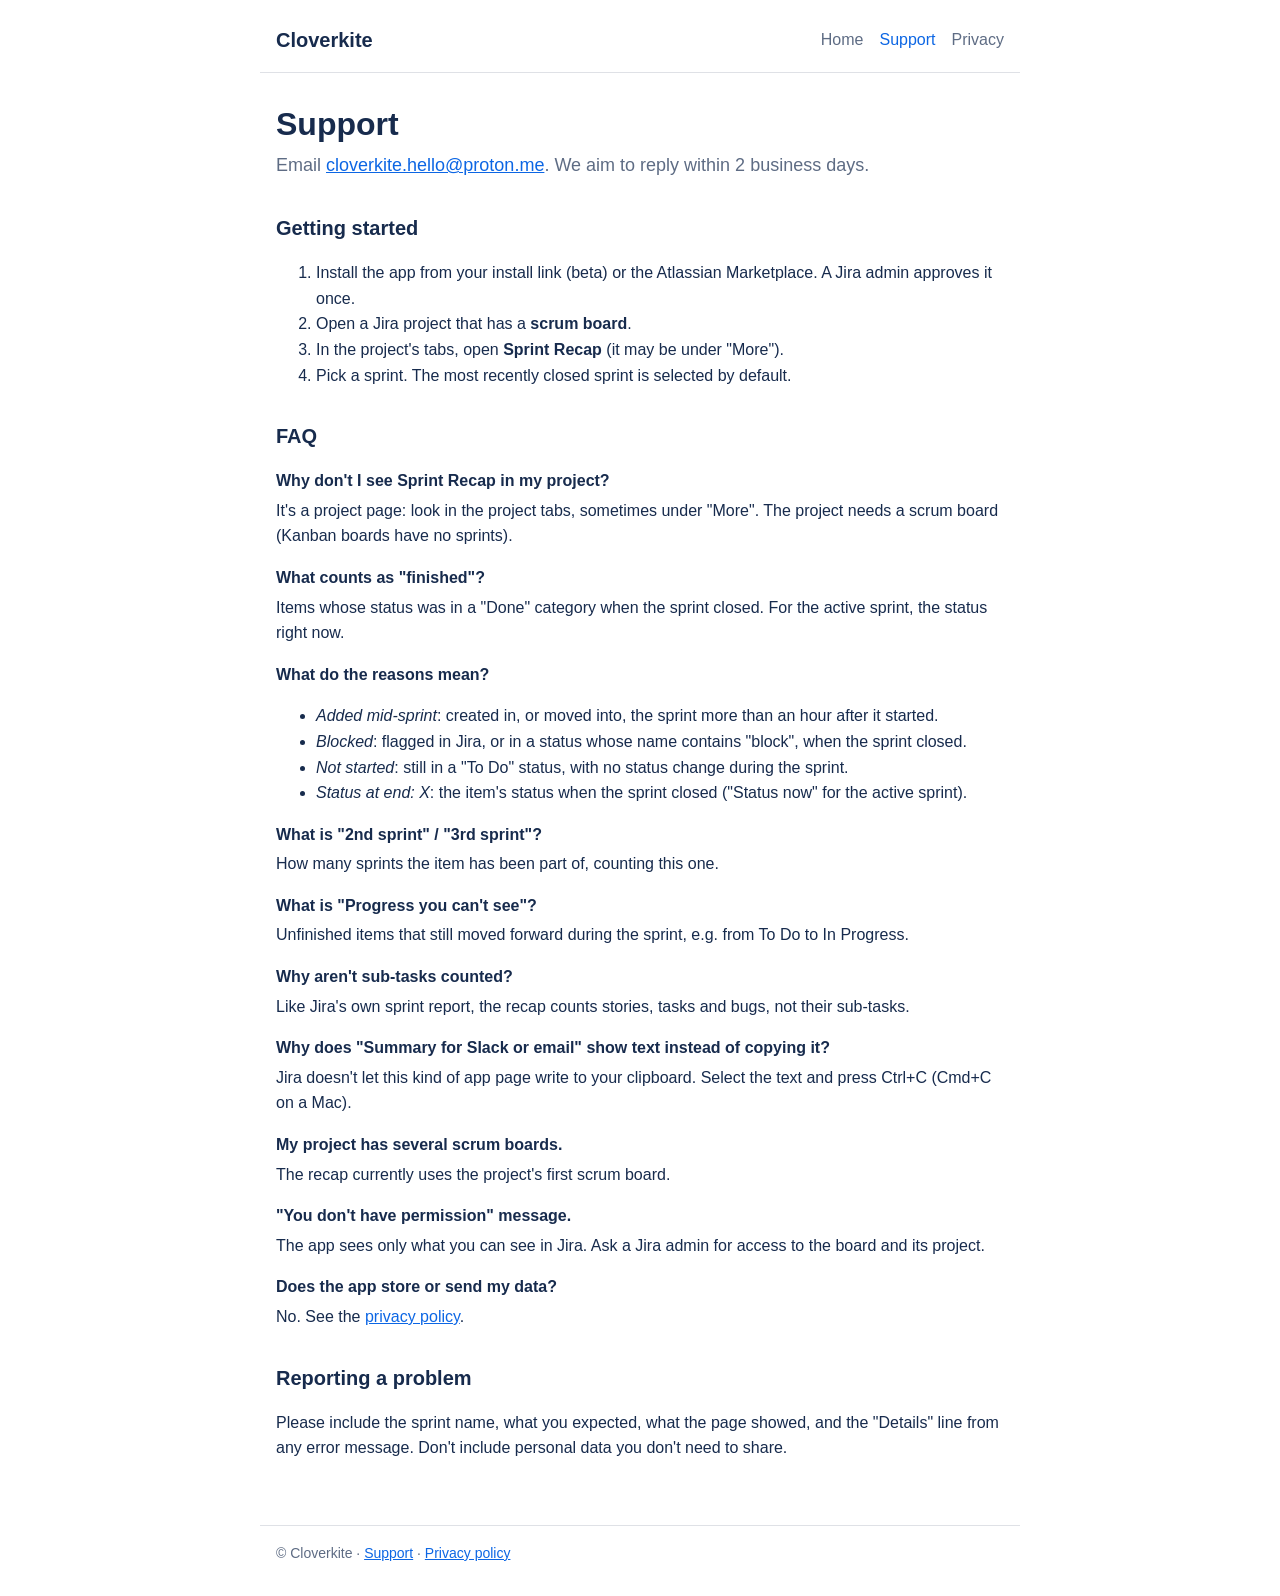
==== support.html @ d7fad00f "Move pages to top level" ====
<!doctype html>
<html lang="en">
<head>
  <meta charset="utf-8">
  <meta name="viewport" content="width=device-width, initial-scale=1">
  <title>Support · Cloverkite</title>
  <meta name="description" content="Help and contact for Sprint Recap, a Jira Cloud app by Cloverkite.">
  <link rel="stylesheet" href="style.css">
</head>
<body>
  <header>
    <a class="brand" href="./">Cloverkite</a>
    <nav><a href="./">Home</a><a href="support.html" aria-current="page">Support</a><a href="privacy.html">Privacy</a></nav>
  </header>
  <main>
    <h1>Support</h1>
    <p class="lead">Email <a href="mailto:cloverkite.hello@proton.me">cloverkite.hello@proton.me</a>. We aim to reply within 2 business days.</p>

    <h2>Getting started</h2>
    <ol>
      <li>Install the app from your install link (beta) or the Atlassian Marketplace. A Jira admin approves it once.</li>
      <li>Open a Jira project that has a <strong>scrum board</strong>.</li>
      <li>In the project's tabs, open <strong>Sprint Recap</strong> (it may be under "More").</li>
      <li>Pick a sprint. The most recently closed sprint is selected by default.</li>
    </ol>

    <h2>FAQ</h2>
    <dl>
      <dt>Why don't I see Sprint Recap in my project?</dt>
      <dd>It's a project page: look in the project tabs, sometimes under "More". The project needs a scrum board (Kanban boards have no sprints).</dd>

      <dt>What counts as "finished"?</dt>
      <dd>Items whose status was in a "Done" category when the sprint closed. For the active sprint, the status right now.</dd>

      <dt>What do the reasons mean?</dt>
      <dd>
        <ul>
          <li><em>Added mid-sprint</em>: created in, or moved into, the sprint more than an hour after it started.</li>
          <li><em>Blocked</em>: flagged in Jira, or in a status whose name contains "block", when the sprint closed.</li>
          <li><em>Not started</em>: still in a "To Do" status, with no status change during the sprint.</li>
          <li><em>Status at end: X</em>: the item's status when the sprint closed ("Status now" for the active sprint).</li>
        </ul>
      </dd>

      <dt>What is "2nd sprint" / "3rd sprint"?</dt>
      <dd>How many sprints the item has been part of, counting this one.</dd>

      <dt>What is "Progress you can't see"?</dt>
      <dd>Unfinished items that still moved forward during the sprint, e.g. from To Do to In Progress.</dd>

      <dt>Why aren't sub-tasks counted?</dt>
      <dd>Like Jira's own sprint report, the recap counts stories, tasks and bugs, not their sub-tasks.</dd>

      <dt>Why does "Summary for Slack or email" show text instead of copying it?</dt>
      <dd>Jira doesn't let this kind of app page write to your clipboard. Select the text and press Ctrl+C (Cmd+C on a Mac).</dd>

      <dt>My project has several scrum boards.</dt>
      <dd>The recap currently uses the project's first scrum board.</dd>

      <dt>"You don't have permission" message.</dt>
      <dd>The app sees only what you can see in Jira. Ask a Jira admin for access to the board and its project.</dd>

      <dt>Does the app store or send my data?</dt>
      <dd>No. See the <a href="privacy.html">privacy policy</a>.</dd>
    </dl>

    <h2>Reporting a problem</h2>
    <p>Please include the sprint name, what you expected, what the page showed, and the "Details" line from any error message. Don't include personal data you don't need to share.</p>
  </main>
  <footer>© Cloverkite · <a href="support.html">Support</a> · <a href="privacy.html">Privacy policy</a></footer>
</body>
</html>
---- style.css ----
:root {
  --bg: #ffffff;
  --text: #172b4d;
  --muted: #5e6c84;
  --accent: #0c66e4;
  --line: #dfe1e6;
  --card: #f7f8f9;
}
@media (prefers-color-scheme: dark) {
  :root {
    --bg: #1d2125;
    --text: #dee4ea;
    --muted: #9fadbc;
    --accent: #579dff;
    --line: #38414a;
    --card: #22272b;
  }
}
* { box-sizing: border-box; }
body {
  margin: 0;
  background: var(--bg);
  color: var(--text);
  font: 16px/1.6 -apple-system, BlinkMacSystemFont, "Segoe UI", Roboto, Helvetica, Arial, sans-serif;
}
header, main, footer { max-width: 760px; margin: 0 auto; padding: 0 16px; }
header { display: flex; align-items: center; justify-content: space-between; gap: 16px; padding-top: 24px; padding-bottom: 16px; border-bottom: 1px solid var(--line); flex-wrap: wrap; }
.brand { font-weight: 700; font-size: 20px; color: var(--text); text-decoration: none; }
nav a { margin-left: 16px; color: var(--muted); text-decoration: none; }
nav a:first-child { margin-left: 0; }
nav a:hover, nav a[aria-current="page"] { color: var(--accent); }
main { padding-top: 32px; padding-bottom: 48px; }
h1 { font-size: 32px; line-height: 1.2; margin: 0 0 8px; }
h2 { font-size: 20px; margin: 32px 0 8px; }
.lead { font-size: 18px; color: var(--muted); margin-top: 0; }
.meta { color: var(--muted); font-size: 14px; }
a { color: var(--accent); }
code { background: var(--card); padding: 1px 6px; border-radius: 4px; font-size: 14px; }
.card { background: var(--card); border: 1px solid var(--line); border-radius: 8px; padding: 16px 20px; margin: 16px 0; }
dt { font-weight: 600; margin-top: 16px; }
dd { margin: 4px 0 0; }
footer { padding-top: 16px; padding-bottom: 32px; border-top: 1px solid var(--line); color: var(--muted); font-size: 14px; }
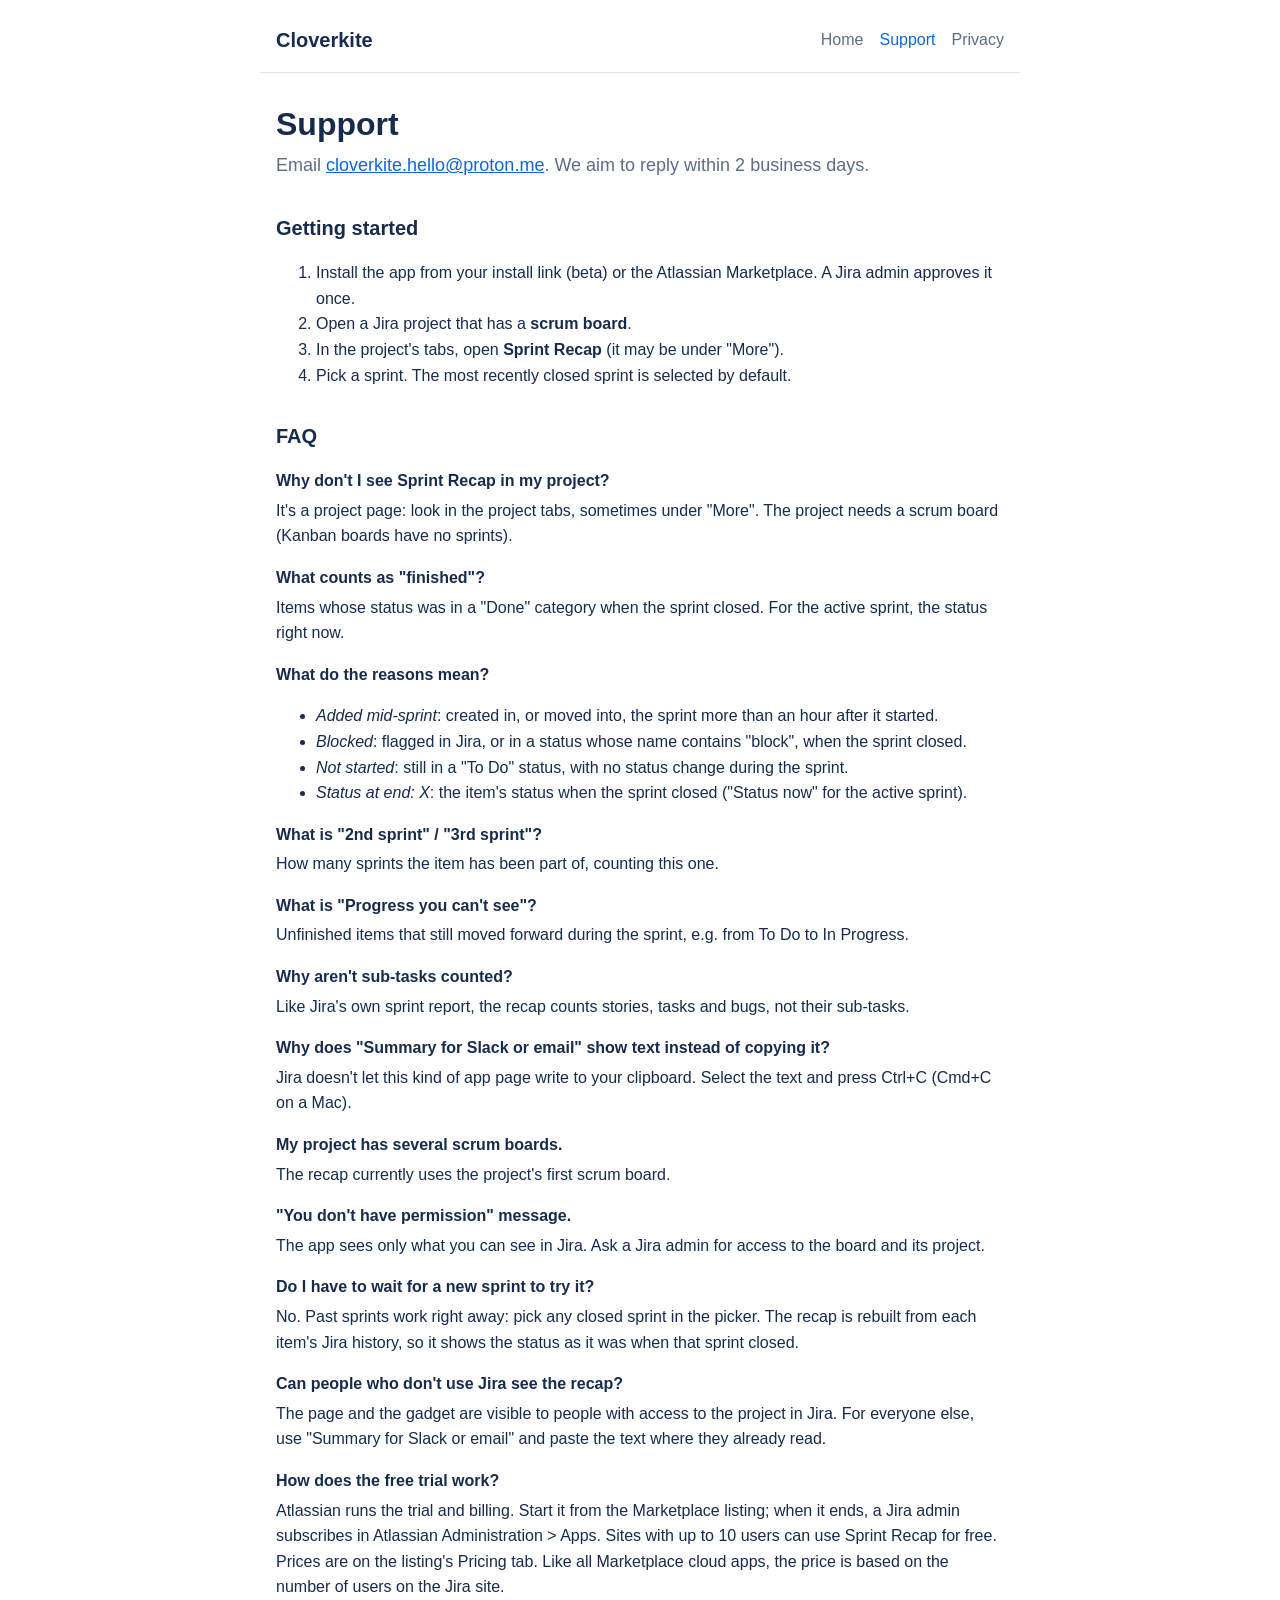
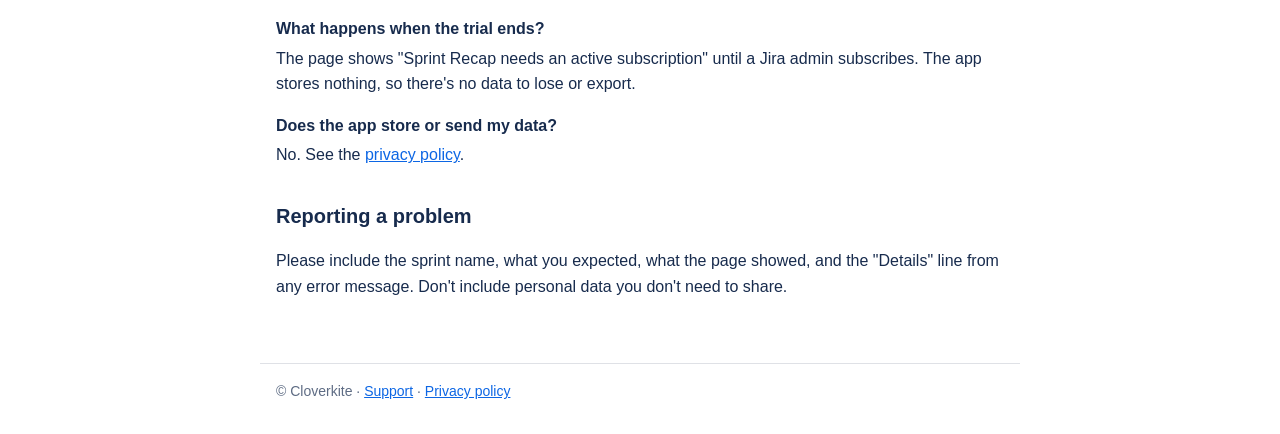
==== commit bc6a1147: "Support: trial questions" ====
--- a/support.html
+++ b/support.html
@@ -1,72 +1,84 @@
-<!doctype html>
-<html lang="en">
-<head>
-  <meta charset="utf-8">
-  <meta name="viewport" content="width=device-width, initial-scale=1">
-  <title>Support · Cloverkite</title>
-  <meta name="description" content="Help and contact for Sprint Recap, a Jira Cloud app by Cloverkite.">
-  <link rel="stylesheet" href="style.css">
-</head>
-<body>
-  <header>
-    <a class="brand" href="./">Cloverkite</a>
-    <nav><a href="./">Home</a><a href="support.html" aria-current="page">Support</a><a href="privacy.html">Privacy</a></nav>
-  </header>
-  <main>
-    <h1>Support</h1>
-    <p class="lead">Email <a href="mailto:cloverkite.hello@proton.me">cloverkite.hello@proton.me</a>. We aim to reply within 2 business days.</p>
-
-    <h2>Getting started</h2>
-    <ol>
-      <li>Install the app from your install link (beta) or the Atlassian Marketplace. A Jira admin approves it once.</li>
-      <li>Open a Jira project that has a <strong>scrum board</strong>.</li>
-      <li>In the project's tabs, open <strong>Sprint Recap</strong> (it may be under "More").</li>
-      <li>Pick a sprint. The most recently closed sprint is selected by default.</li>
-    </ol>
-
-    <h2>FAQ</h2>
-    <dl>
-      <dt>Why don't I see Sprint Recap in my project?</dt>
-      <dd>It's a project page: look in the project tabs, sometimes under "More". The project needs a scrum board (Kanban boards have no sprints).</dd>
-
-      <dt>What counts as "finished"?</dt>
-      <dd>Items whose status was in a "Done" category when the sprint closed. For the active sprint, the status right now.</dd>
-
-      <dt>What do the reasons mean?</dt>
-      <dd>
-        <ul>
-          <li><em>Added mid-sprint</em>: created in, or moved into, the sprint more than an hour after it started.</li>
-          <li><em>Blocked</em>: flagged in Jira, or in a status whose name contains "block", when the sprint closed.</li>
-          <li><em>Not started</em>: still in a "To Do" status, with no status change during the sprint.</li>
-          <li><em>Status at end: X</em>: the item's status when the sprint closed ("Status now" for the active sprint).</li>
-        </ul>
-      </dd>
-
-      <dt>What is "2nd sprint" / "3rd sprint"?</dt>
-      <dd>How many sprints the item has been part of, counting this one.</dd>
-
-      <dt>What is "Progress you can't see"?</dt>
-      <dd>Unfinished items that still moved forward during the sprint, e.g. from To Do to In Progress.</dd>
-
-      <dt>Why aren't sub-tasks counted?</dt>
-      <dd>Like Jira's own sprint report, the recap counts stories, tasks and bugs, not their sub-tasks.</dd>
-
-      <dt>Why does "Summary for Slack or email" show text instead of copying it?</dt>
-      <dd>Jira doesn't let this kind of app page write to your clipboard. Select the text and press Ctrl+C (Cmd+C on a Mac).</dd>
-
-      <dt>My project has several scrum boards.</dt>
-      <dd>The recap currently uses the project's first scrum board.</dd>
-
-      <dt>"You don't have permission" message.</dt>
-      <dd>The app sees only what you can see in Jira. Ask a Jira admin for access to the board and its project.</dd>
-
-      <dt>Does the app store or send my data?</dt>
-      <dd>No. See the <a href="privacy.html">privacy policy</a>.</dd>
-    </dl>
-
-    <h2>Reporting a problem</h2>
-    <p>Please include the sprint name, what you expected, what the page showed, and the "Details" line from any error message. Don't include personal data you don't need to share.</p>
-  </main>
-  <footer>© Cloverkite · <a href="support.html">Support</a> · <a href="privacy.html">Privacy policy</a></footer>
-</body>
-</html>
+<!doctype html>
+<html lang="en">
+<head>
+  <meta charset="utf-8">
+  <meta name="viewport" content="width=device-width, initial-scale=1">
+  <title>Support · Cloverkite</title>
+  <meta name="description" content="Help and contact for Sprint Recap, a Jira Cloud app by Cloverkite.">
+  <link rel="stylesheet" href="style.css">
+</head>
+<body>
+  <header>
+    <a class="brand" href="./">Cloverkite</a>
+    <nav><a href="./">Home</a><a href="support.html" aria-current="page">Support</a><a href="privacy.html">Privacy</a></nav>
+  </header>
+  <main>
+    <h1>Support</h1>
+    <p class="lead">Email <a href="mailto:cloverkite.hello@proton.me">cloverkite.hello@proton.me</a>. We aim to reply within 2 business days.</p>
+
+    <h2>Getting started</h2>
+    <ol>
+      <li>Install the app from your install link (beta) or the Atlassian Marketplace. A Jira admin approves it once.</li>
+      <li>Open a Jira project that has a <strong>scrum board</strong>.</li>
+      <li>In the project's tabs, open <strong>Sprint Recap</strong> (it may be under "More").</li>
+      <li>Pick a sprint. The most recently closed sprint is selected by default.</li>
+    </ol>
+
+    <h2>FAQ</h2>
+    <dl>
+      <dt>Why don't I see Sprint Recap in my project?</dt>
+      <dd>It's a project page: look in the project tabs, sometimes under "More". The project needs a scrum board (Kanban boards have no sprints).</dd>
+
+      <dt>What counts as "finished"?</dt>
+      <dd>Items whose status was in a "Done" category when the sprint closed. For the active sprint, the status right now.</dd>
+
+      <dt>What do the reasons mean?</dt>
+      <dd>
+        <ul>
+          <li><em>Added mid-sprint</em>: created in, or moved into, the sprint more than an hour after it started.</li>
+          <li><em>Blocked</em>: flagged in Jira, or in a status whose name contains "block", when the sprint closed.</li>
+          <li><em>Not started</em>: still in a "To Do" status, with no status change during the sprint.</li>
+          <li><em>Status at end: X</em>: the item's status when the sprint closed ("Status now" for the active sprint).</li>
+        </ul>
+      </dd>
+
+      <dt>What is "2nd sprint" / "3rd sprint"?</dt>
+      <dd>How many sprints the item has been part of, counting this one.</dd>
+
+      <dt>What is "Progress you can't see"?</dt>
+      <dd>Unfinished items that still moved forward during the sprint, e.g. from To Do to In Progress.</dd>
+
+      <dt>Why aren't sub-tasks counted?</dt>
+      <dd>Like Jira's own sprint report, the recap counts stories, tasks and bugs, not their sub-tasks.</dd>
+
+      <dt>Why does "Summary for Slack or email" show text instead of copying it?</dt>
+      <dd>Jira doesn't let this kind of app page write to your clipboard. Select the text and press Ctrl+C (Cmd+C on a Mac).</dd>
+
+      <dt>My project has several scrum boards.</dt>
+      <dd>The recap currently uses the project's first scrum board.</dd>
+
+      <dt>"You don't have permission" message.</dt>
+      <dd>The app sees only what you can see in Jira. Ask a Jira admin for access to the board and its project.</dd>
+
+      <dt>Do I have to wait for a new sprint to try it?</dt>
+      <dd>No. Past sprints work right away: pick any closed sprint in the picker. The recap is rebuilt from each item's Jira history, so it shows the status as it was when that sprint closed.</dd>
+
+      <dt>Can people who don't use Jira see the recap?</dt>
+      <dd>The page and the gadget are visible to people with access to the project in Jira. For everyone else, use "Summary for Slack or email" and paste the text where they already read.</dd>
+
+      <dt>How does the free trial work?</dt>
+      <dd>Atlassian runs the trial and billing. Start it from the Marketplace listing; when it ends, a Jira admin subscribes in Atlassian Administration &gt; Apps. Sites with up to 10 users can use Sprint Recap for free. Prices are on the listing's Pricing tab. Like all Marketplace cloud apps, the price is based on the number of users on the Jira site.</dd>
+
+      <dt>What happens when the trial ends?</dt>
+      <dd>The page shows "Sprint Recap needs an active subscription" until a Jira admin subscribes. The app stores nothing, so there's no data to lose or export.</dd>
+
+      <dt>Does the app store or send my data?</dt>
+      <dd>No. See the <a href="privacy.html">privacy policy</a>.</dd>
+    </dl>
+
+    <h2>Reporting a problem</h2>
+    <p>Please include the sprint name, what you expected, what the page showed, and the "Details" line from any error message. Don't include personal data you don't need to share.</p>
+  </main>
+  <footer>© Cloverkite · <a href="support.html">Support</a> · <a href="privacy.html">Privacy policy</a></footer>
+</body>
+</html>
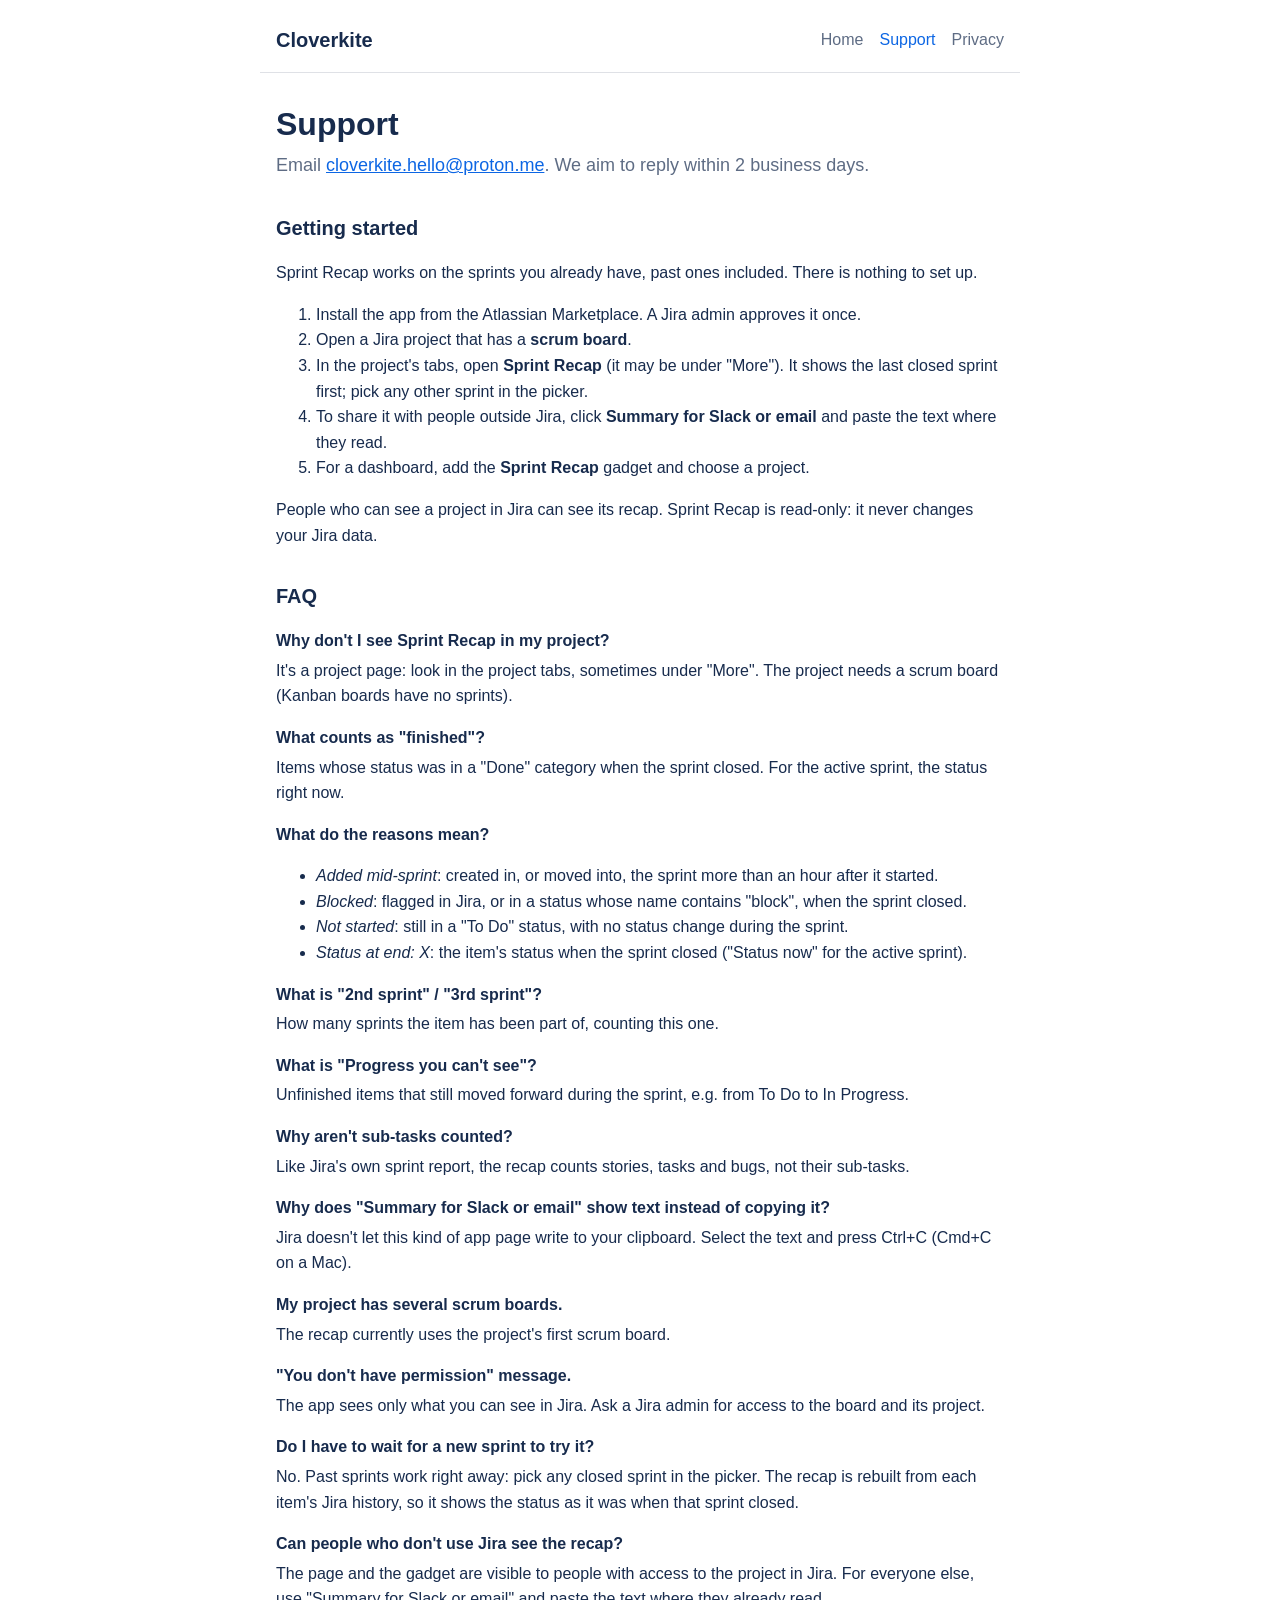
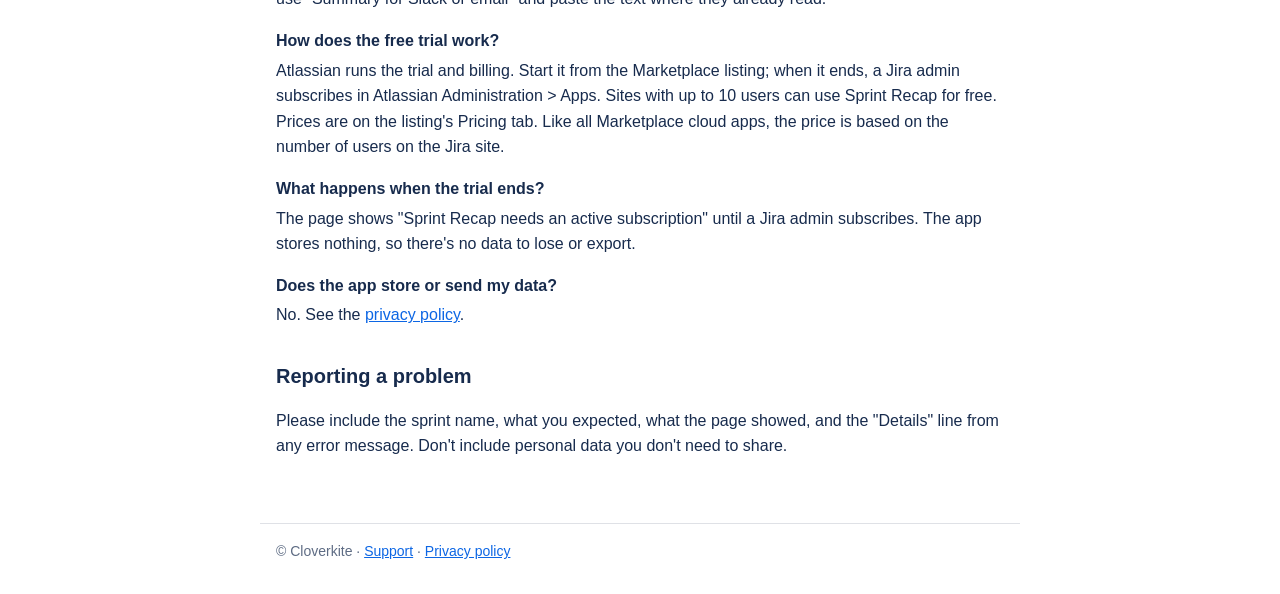
==== commit dcaa6c15: "Support page: update Getting started Matches the in-app Get started page; removes the old beta insta" ====
--- a/support.html
+++ b/support.html
@@ -17,12 +17,15 @@
     <p class="lead">Email <a href="mailto:cloverkite.hello@proton.me">cloverkite.hello@proton.me</a>. We aim to reply within 2 business days.</p>
 
     <h2>Getting started</h2>
+    <p>Sprint Recap works on the sprints you already have, past ones included. There is nothing to set up.</p>
     <ol>
-      <li>Install the app from your install link (beta) or the Atlassian Marketplace. A Jira admin approves it once.</li>
+      <li>Install the app from the Atlassian Marketplace. A Jira admin approves it once.</li>
       <li>Open a Jira project that has a <strong>scrum board</strong>.</li>
-      <li>In the project's tabs, open <strong>Sprint Recap</strong> (it may be under "More").</li>
-      <li>Pick a sprint. The most recently closed sprint is selected by default.</li>
+      <li>In the project's tabs, open <strong>Sprint Recap</strong> (it may be under "More"). It shows the last closed sprint first; pick any other sprint in the picker.</li>
+      <li>To share it with people outside Jira, click <strong>Summary for Slack or email</strong> and paste the text where they read.</li>
+      <li>For a dashboard, add the <strong>Sprint Recap</strong> gadget and choose a project.</li>
     </ol>
+    <p>People who can see a project in Jira can see its recap. Sprint Recap is read-only: it never changes your Jira data.</p>
 
     <h2>FAQ</h2>
     <dl>
